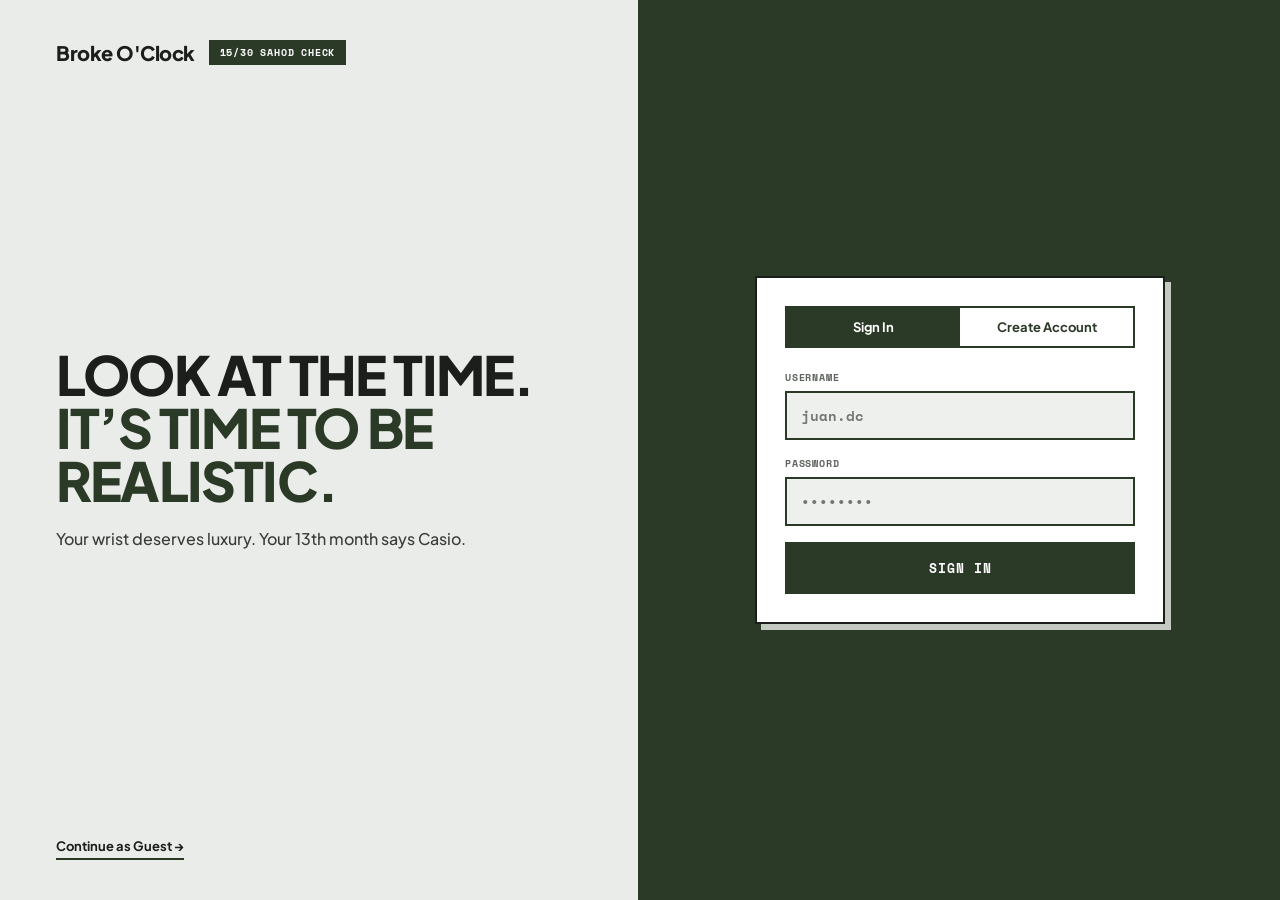
==== login.html @ f5163958 "UI redesign" ====
<!DOCTYPE html>
<html lang="en">
<head>
  <meta charset="UTF-8" />
  <meta name="viewport" content="width=device-width, initial-scale=1.0" />
  <title>Broke O'Clock — Sign In</title>
  <link rel="stylesheet" href="style.css" />
  <link rel="preconnect" href="https://fonts.googleapis.com">
  <link rel="preconnect" href="https://fonts.gstatic.com" crossorigin>
  <link href="https://fonts.googleapis.com/css2?family=Plus+Jakarta+Sans:wght@500;600;700;800&family=Space+Mono:wght@400;700&display=swap" rel="stylesheet">
</head>
<body class="login-body">

  <main class="login-split">
    <!-- Left Column: Brand & Pitch -->
    <section class="login-left">
      <div class="login-brand-row">
        <span class="login-brand-name">Broke O'Clock</span>
        <span class="sahod-pill">15/30 SAHOD CHECK</span>
      </div>

      <div class="login-hero-block">
        <h1 class="login-headline">
          LOOK AT THE TIME. <span class="headline-accent">IT’S TIME TO BE REALISTIC.</span>
        </h1>
        <p class="login-quote">
          Your wrist deserves luxury. Your 13th month says Casio.
        </p>
      </div>

      <div class="login-guest-row">
        <a href="index.html" id="guest-continue-link" class="guest-link">Continue as Guest →</a>
      </div>
    </section>

    <!-- Right Column: Auth Card -->
    <section class="login-right">
      <div class="auth-box">
        <div class="auth-tabs" role="tablist">
          <button type="button" id="tab-signin" class="auth-tab active" aria-selected="true">Sign In</button>
          <button type="button" id="tab-register" class="auth-tab" aria-selected="false">Create Account</button>
        </div>

        <form id="auth-form" class="auth-form">
          <div class="auth-field">
            <label for="auth-username">USERNAME</label>
            <input
              type="text"
              id="auth-username"
              placeholder="juan.dc"
              required
              minlength="3"
              maxlength="50"
              autocomplete="username"
            />
          </div>

          <div class="auth-field">
            <label for="auth-password">PASSWORD</label>
            <input
              type="password"
              id="auth-password"
              placeholder="••••••••"
              required
              minlength="4"
              maxlength="72"
              autocomplete="current-password"
            />
          </div>

          <div id="auth-message" class="auth-alert hidden" role="alert"></div>

          <button type="submit" id="auth-submit-btn" class="auth-submit">SIGN IN</button>
        </form>
      </div>
    </section>
  </main>

  <script src="app.js"></script>
</body>
</html>
---- style.css ----
:root {
  --c-olive: #2B3A27;
  --c-olive-deep: #1E291B;
  --c-cream: #FFFFFF;
  --c-parchment: #EAECE9;
  --c-input: #EEF0ED;
  --c-tile: #F4F5F3;
  --c-border-soft: #CDD1CB;
  --c-ink: #1B1E1A;
  --c-muted: #5F645E;
  --c-tan: #C4C9C1;
  --c-danger: #A62626;
  --c-danger-bg: #FBE9E9;

  --font-sans: 'Plus Jakarta Sans', sans-serif;
  --font-mono: 'Space Mono', monospace;
}

/* Base Reset */
* {
  box-sizing: border-box;
  margin: 0;
  padding: 0;
}

.hidden {
  display: none !important;
}

html {
  scroll-behavior: smooth;
}

body {
  background-color: var(--c-parchment);
  color: var(--c-ink);
  font-family: var(--font-sans);
  min-height: 100vh;
}

/* =========================================================
   FRAME 1: SPLIT-SCREEN LOGIN PAGE (login.html)
   ========================================================= */
.login-body {
  background-color: var(--c-parchment);
  min-height: 100vh;
}

.login-split {
  display: grid;
  grid-template-columns: 1fr 1fr;
  min-height: 100vh;
}

.login-left {
  background-color: var(--c-parchment);
  padding: 40px 56px;
  display: flex;
  flex-direction: column;
  justify-content: space-between;
  border-right: 2px solid var(--c-olive);
}

.login-brand-row {
  display: flex;
  align-items: center;
  gap: 14px;
}

.login-brand-name {
  font-size: 20px;
  font-weight: 800;
  letter-spacing: -0.5px;
  color: var(--c-ink);
}

.sahod-pill {
  display: inline-block;
  font-family: var(--font-mono);
  font-size: 10px;
  font-weight: 700;
  letter-spacing: 0.8px;
  text-transform: uppercase;
  background-color: var(--c-olive);
  color: var(--c-cream);
  border: 1.5px solid var(--c-olive);
  padding: 4px 10px;
}

.login-hero-block {
  max-width: 520px;
}

.login-headline {
  font-size: 54px;
  font-weight: 800;
  line-height: 0.98;
  letter-spacing: -1.8px;
  color: var(--c-ink);
  margin-bottom: 20px;
}

.headline-accent {
  color: var(--c-olive);
  display: block;
}

.login-quote {
  font-size: 16px;
  font-weight: 500;
  line-height: 1.5;
  color: var(--c-ink);
  opacity: 0.85;
}

.guest-link {
  display: inline-block;
  font-size: 13px;
  font-weight: 700;
  color: var(--c-ink);
  text-decoration: none;
  border-bottom: 2px solid var(--c-olive);
  padding-bottom: 4px;
  transition: opacity 0.15s;
}

.guest-link:hover {
  opacity: 0.7;
}

.login-right {
  background-color: var(--c-olive);
  padding: 40px;
  display: flex;
  align-items: center;
  justify-content: center;
}

.auth-box {
  width: 100%;
  max-width: 410px;
  background-color: var(--c-cream);
  border: 2px solid var(--c-ink);
  box-shadow: 6px 6px 0 var(--c-tan);
  padding: 28px;
}

.auth-tabs {
  display: grid;
  grid-template-columns: 1fr 1fr;
  border: 2px solid var(--c-olive);
  margin-bottom: 22px;
}

.auth-tab {
  background-color: var(--c-cream);
  color: var(--c-olive);
  border: none;
  padding: 11px 12px;
  font-family: var(--font-sans);
  font-size: 13px;
  font-weight: 700;
  cursor: pointer;
  transition: background-color 0.15s, color 0.15s;
}

.auth-tab.active {
  background-color: var(--c-olive);
  color: var(--c-cream);
}

.auth-form {
  display: flex;
  flex-direction: column;
  gap: 16px;
}

.auth-field {
  display: flex;
  flex-direction: column;
  gap: 6px;
}

.auth-field label {
  font-family: var(--font-mono);
  font-size: 10px;
  font-weight: 700;
  letter-spacing: 0.8px;
  color: var(--c-muted);
}

.auth-field input {
  width: 100%;
  padding: 12px 14px;
  background-color: var(--c-input);
  border: 2px solid var(--c-olive);
  font-family: var(--font-mono);
  font-size: 14px;
  font-weight: 700;
  color: var(--c-ink);
  outline: none;
}

.auth-field input:focus {
  background-color: #FFFFFF;
}

.auth-alert {
  font-family: var(--font-mono);
  font-size: 11px;
  font-weight: 700;
  padding: 10px 12px;
  border: 1.5px solid var(--c-danger);
  background-color: var(--c-danger-bg);
  color: var(--c-danger);
}

.auth-alert.success {
  border-color: var(--c-olive);
  background-color: var(--c-tile);
  color: var(--c-olive);
}

.auth-submit {
  width: 100%;
  padding: 14px;
  background-color: var(--c-olive);
  color: var(--c-cream);
  border: 2px solid var(--c-olive);
  font-family: var(--font-mono);
  font-size: 13px;
  font-weight: 700;
  letter-spacing: 1px;
  cursor: pointer;
  transition: background-color 0.15s;
}

.auth-submit:hover {
  background-color: var(--c-olive-deep);
}

.auth-submit:disabled {
  opacity: 0.6;
  cursor: not-allowed;
}

/* =========================================================
   FRAME 2: STICKY TOP NAVBAR & COMPACT HERO BAND
   ========================================================= */
.top-nav {
  position: sticky;
  top: 0;
  z-index: 900;
  background-color: var(--c-cream);
  border-bottom: 2px solid var(--c-olive);
  padding: 12px 24px;
}

.nav-container {
  max-width: 1160px;
  margin: 0 auto;
  display: flex;
  justify-content: space-between;
  align-items: center;
  gap: 16px;
}

.nav-left {
  display: flex;
  align-items: center;
  gap: 12px;
}

.brand-logo {
  font-size: 18px;
  font-weight: 800;
  letter-spacing: -0.5px;
  color: var(--c-ink);
  text-decoration: none;
}

.nav-right {
  display: flex;
  align-items: center;
  gap: 8px;
}

.nav-outline-btn {
  background-color: var(--c-cream);
  color: var(--c-ink);
  border: 1.5px solid var(--c-olive);
  padding: 7px 14px;
  font-family: var(--font-sans);
  font-size: 12px;
  font-weight: 700;
  cursor: pointer;
  transition: background-color 0.15s;
}

.nav-outline-btn:hover {
  background-color: var(--c-tile);
}

.nav-user-pill {
  font-family: var(--font-mono);
  font-size: 11px;
  font-weight: 700;
  color: var(--c-olive);
  background-color: var(--c-tile);
  border: 1.5px solid var(--c-olive);
  padding: 7px 12px;
}

.nav-solid-btn {
  background-color: var(--c-olive);
  color: var(--c-cream);
  border: 1.5px solid var(--c-olive);
  padding: 7px 16px;
  font-family: var(--font-sans);
  font-size: 12px;
  font-weight: 700;
  cursor: pointer;
  transition: background-color 0.15s;
}

.nav-solid-btn:hover {
  background-color: var(--c-olive-deep);
}

/* Compact Editorial Hero Band */
.hero-banner {
  background-color: var(--c-olive);
  color: var(--c-cream);
  border-bottom: 2px solid var(--c-ink);
  padding: 26px 24px;
}

.hero-container {
  max-width: 1160px;
  margin: 0 auto;
  display: flex;
  justify-content: space-between;
  align-items: center;
  gap: 24px;
}

.hero-title {
  font-size: 36px;
  font-weight: 800;
  line-height: 1.02;
  letter-spacing: -1px;
  color: var(--c-cream);
  max-width: 650px;
}

.hero-accent {
  color: var(--c-tan);
}

.hero-side {
  display: flex;
  flex-direction: column;
  align-items: flex-end;
  text-align: right;
  gap: 8px;
}

.hero-sub {
  font-family: var(--font-mono);
  font-size: 12px;
  color: var(--c-tan);
  max-width: 280px;
  line-height: 1.45;
}

.hero-scroll-link {
  font-family: var(--font-mono);
  font-size: 11px;
  font-weight: 700;
  color: var(--c-cream);
  text-decoration: none;
  border-bottom: 1.5px solid var(--c-tan);
  padding-bottom: 2px;
}

.hero-scroll-link:hover {
  color: var(--c-tan);
}

/* =========================================================
   MAIN WORKSPACE & BRUTALIST CARDS
   ========================================================= */
.workspace {
  padding: 22px 24px 36px 24px;
}

.workspace-container {
  max-width: 1160px;
  margin: 0 auto;
  display: flex;
  flex-direction: column;
  gap: 18px;
}

.brutal-card {
  background-color: var(--c-cream);
  border: 2px solid var(--c-olive);
  box-shadow: 4px 4px 0 var(--c-olive);
}

.mono-meta {
  font-family: var(--font-mono);
  font-size: 10px;
  font-weight: 700;
  letter-spacing: 0.9px;
  text-transform: uppercase;
  color: var(--c-olive);
}

.mono-micro {
  font-family: var(--font-mono);
  font-size: 9.5px;
  font-weight: 700;
  letter-spacing: 0.8px;
  text-transform: uppercase;
  color: var(--c-muted);
}

/* Full-Width Search Bar */
.search-box-wrap {
  position: relative;
  background-color: var(--c-cream);
  border: 2px solid var(--c-olive);
  box-shadow: 4px 4px 0 var(--c-olive);
}

.search-bar {
  display: flex;
  align-items: center;
}

.search-prefix {
  font-family: var(--font-mono);
  font-size: 10px;
  font-weight: 700;
  letter-spacing: 0.8px;
  color: var(--c-muted);
  padding: 0 14px;
  border-right: 1.5px solid var(--c-border-soft);
}

#watch-search {
  flex: 1;
  padding: 13px 16px;
  border: none;
  background: transparent;
  font-family: var(--font-sans);
  font-size: 14px;
  font-weight: 600;
  color: var(--c-ink);
  outline: none;
}

.search-submit-btn {
  background-color: var(--c-olive);
  color: var(--c-cream);
  border: none;
  border-left: 2px solid var(--c-olive);
  padding: 13px 24px;
  font-family: var(--font-mono);
  font-size: 12px;
  font-weight: 700;
  letter-spacing: 0.6px;
  cursor: pointer;
}

.search-submit-btn:hover {
  background-color: var(--c-olive-deep);
}

.search-results-list {
  border-top: 2px solid var(--c-olive);
  max-height: 220px;
  overflow-y: auto;
  background-color: var(--c-cream);
}

.search-result-row {
  padding: 11px 16px;
  border-bottom: 1px solid var(--c-border-soft);
  display: flex;
  justify-content: space-between;
  align-items: center;
  gap: 12px;
  cursor: pointer;
  font-size: 13px;
  transition: background-color 0.12s, color 0.12s;
}

.search-result-row:last-child {
  border-bottom: none;
}

.search-result-row:hover {
  background-color: var(--c-olive);
  color: var(--c-cream);
}

.search-result-price {
  font-family: var(--font-mono);
  font-size: 12px;
  font-weight: 700;
}

/* Two-Column Main Grid */
.main-grid {
  display: grid;
  grid-template-columns: 1fr 1fr;
  gap: 18px;
  align-items: stretch;
}

/* Left Card: Watch Panel */
.watch-panel {
  padding: 20px;
  display: flex;
  flex-direction: column;
  justify-content: space-between;
  gap: 14px;
}

.watch-panel-head {
  display: flex;
  justify-content: space-between;
  align-items: center;
}

.fav-btn {
  background-color: var(--c-tile);
  color: var(--c-olive);
  border: 1.5px solid var(--c-olive);
  padding: 6px 14px;
  font-family: var(--font-mono);
  font-size: 11px;
  font-weight: 700;
  cursor: pointer;
  transition: background-color 0.15s, color 0.15s;
}

.fav-btn:hover {
  background-color: var(--c-input);
}

.fav-btn.is-saved {
  background-color: var(--c-olive);
  color: var(--c-cream);
}

.watch-visual-stage {
  height: 195px;
  background-color: var(--c-tile);
  border: 1.5px solid var(--c-olive);
  display: flex;
  align-items: center;
  justify-content: center;
  padding: 12px;
}

.watch-visual-stage img {
  max-width: 165px;
  max-height: 165px;
  object-fit: contain;
  filter: drop-shadow(0 8px 14px rgba(35, 34, 30, 0.25));
}

.watch-placeholder {
  font-family: var(--font-mono);
  font-size: 11px;
  color: var(--c-muted);
}

.watch-valuation-block {
  display: flex;
  flex-direction: column;
  gap: 2px;
}

.valuation-amount {
  font-family: var(--font-mono);
  font-size: 32px;
  font-weight: 700;
  color: var(--c-ink);
  line-height: 1.1;
}

.watch-model-name {
  font-size: 20px;
  font-weight: 800;
  color: var(--c-ink);
  margin-top: 2px;
}

.watch-nick-tag {
  font-family: var(--font-mono);
  font-size: 12px;
  font-weight: 700;
  color: var(--c-olive);
  min-height: 16px;
}

/* 6-Cell Bordered Specs Table */
.specs-table {
  display: grid;
  grid-template-columns: repeat(3, 1fr);
  border-top: 1.5px solid var(--c-olive);
  border-left: 1.5px solid var(--c-olive);
}

.spec-cell {
  border-right: 1.5px solid var(--c-olive);
  border-bottom: 1.5px solid var(--c-olive);
  padding: 8px 10px;
  background-color: var(--c-cream);
  display: flex;
  flex-direction: column;
  gap: 2px;
}

.spec-lbl {
  font-family: var(--font-mono);
  font-size: 8.5px;
  font-weight: 700;
  color: var(--c-muted);
}

.spec-val {
  font-family: var(--font-mono);
  font-size: 11.5px;
  font-weight: 700;
  color: var(--c-ink);
  white-space: nowrap;
  overflow: hidden;
  text-overflow: ellipsis;
}

/* Right Card: Financial Reality Audit */
.audit-panel {
  padding: 20px;
  display: flex;
  flex-direction: column;
  justify-content: space-between;
  gap: 18px;
}

.audit-top {
  display: flex;
  flex-direction: column;
  gap: 14px;
}

.field-group {
  display: flex;
  flex-direction: column;
  gap: 6px;
}

.salary-input-row {
  display: flex;
  align-items: center;
  border: 2px solid var(--c-olive);
  background-color: var(--c-input);
}

.php-prefix {
  font-family: var(--font-mono);
  font-size: 15px;
  font-weight: 700;
  color: var(--c-olive);
  padding: 10px 14px;
  border-right: 2px solid var(--c-olive);
  background-color: var(--c-tile);
}

.salary-input-row input {
  flex: 1;
  padding: 10px 14px;
  border: none;
  background: transparent;
  font-family: var(--font-mono);
  font-size: 16px;
  font-weight: 700;
  color: var(--c-ink);
  outline: none;
}

.slider-header {
  display: flex;
  justify-content: space-between;
  align-items: center;
}

.slider-readout {
  font-family: var(--font-mono);
  font-size: 14px;
  font-weight: 700;
  color: var(--c-olive);
}

input[type="range"] {
  width: 100%;
  accent-color: var(--c-olive);
  cursor: pointer;
}

.slider-bounds {
  display: flex;
  justify-content: space-between;
  font-family: var(--font-mono);
  font-size: 10px;
  color: var(--c-muted);
}

.verdict-banner {
  background-color: var(--c-tile);
  color: var(--c-olive);
  border: 2px solid var(--c-olive);
  padding: 12px 16px;
  font-size: 16px;
  font-weight: 800;
  letter-spacing: 0.6px;
  text-transform: uppercase;
}

.verdict-banner.verdict-alert {
  background-color: var(--c-olive);
  color: var(--c-cream);
}

.audit-actions-row {
  display: grid;
  grid-template-columns: 1fr 1fr;
  gap: 10px;
}

.action-outline-btn {
  background-color: var(--c-cream);
  color: var(--c-olive);
  border: 2px solid var(--c-olive);
  padding: 10px 12px;
  font-family: var(--font-sans);
  font-size: 12.5px;
  font-weight: 700;
  cursor: pointer;
  transition: background-color 0.15s;
}

.action-outline-btn:hover {
  background-color: var(--c-tile);
}

.action-solid-btn {
  background-color: var(--c-olive);
  color: var(--c-cream);
  border: 2px solid var(--c-olive);
  padding: 10px 12px;
  font-family: var(--font-sans);
  font-size: 12.5px;
  font-weight: 700;
  cursor: pointer;
  transition: background-color 0.15s;
}

.action-solid-btn:hover {
  background-color: var(--c-olive-deep);
}

/* 3-Column Dark Readout Banner */
.audit-stats-grid {
  display: grid;
  grid-template-columns: repeat(3, 1fr);
  background-color: var(--c-olive);
  color: var(--c-cream);
  border: 2px solid var(--c-olive);
}

.audit-stat-box {
  padding: 16px 14px;
  border-right: 1px solid rgba(252, 250, 246, 0.2);
  display: flex;
  flex-direction: column;
  gap: 6px;
}

.audit-stat-box:last-child {
  border-right: none;
}

.stat-top-lbl {
  font-family: var(--font-mono);
  font-size: 9px;
  font-weight: 700;
  letter-spacing: 0.6px;
  color: var(--c-tan);
}

.stat-big-num {
  font-family: var(--font-mono);
  font-size: 26px;
  font-weight: 700;
  color: var(--c-cream);
  line-height: 1;
}

/* =========================================================
   FULL-WIDTH BOTTOM CARD: TRADE-OFFS
   ========================================================= */
.tradeoffs-panel {
  overflow: hidden;
}

.tradeoffs-head-row {
  padding: 10px 18px;
  border-bottom: 1.5px solid var(--c-olive);
  background-color: var(--c-tile);
}

.tradeoffs-grid {
  display: grid;
  grid-template-columns: repeat(4, 1fr);
}

.tradeoff-cell {
  padding: 16px 18px;
  border-right: 1.5px solid var(--c-olive);
  display: flex;
  flex-direction: column;
  gap: 4px;
}

.tradeoff-cell:last-child {
  border-right: none;
}

.tradeoff-num {
  font-family: var(--font-mono);
  font-size: 26px;
  font-weight: 700;
  color: var(--c-ink);
  line-height: 1.1;
}

.tradeoff-desc {
  font-size: 12px;
  font-weight: 600;
  color: var(--c-muted);
}

.tradeoffs-quote-bar {
  background-color: var(--c-olive);
  color: var(--c-cream);
  padding: 11px 18px;
  font-family: var(--font-mono);
  font-size: 11.5px;
}

/* =========================================================
   FRAME 3 & FRAME 4: SLIDE-OVER DRAWER & CENTERED MODAL
   ========================================================= */
.overlay-backdrop {
  position: fixed;
  inset: 0;
  background-color: rgba(30, 41, 27, 0.65);
  z-index: 1500;
  display: flex;
  justify-content: flex-end;
}

.centered-overlay {
  align-items: center;
  justify-content: center;
  padding: 20px;
}

.square-close-btn {
  width: 34px;
  height: 34px;
  background-color: var(--c-cream);
  color: var(--c-olive);
  border: 2px solid var(--c-olive);
  font-family: var(--font-mono);
  font-size: 18px;
  font-weight: 700;
  cursor: pointer;
  display: flex;
  align-items: center;
  justify-content: center;
  flex-shrink: 0;
}

.square-close-btn:hover {
  background-color: var(--c-olive);
  color: var(--c-cream);
}

/* Right Slide-Over Drawer (Favorites + Grail Goals) */
.ledger-drawer {
  width: 100%;
  max-width: 560px;
  height: 100vh;
  background-color: var(--c-cream);
  border-left: 2px solid var(--c-olive);
  display: flex;
  flex-direction: column;
}

.drawer-top-bar {
  padding: 18px 24px;
  border-bottom: 2px solid var(--c-olive);
  display: flex;
  justify-content: space-between;
  align-items: center;
  background-color: var(--c-tile);
}

.drawer-heading {
  font-size: 18px;
  font-weight: 800;
  letter-spacing: -0.3px;
}

.drawer-scroll-area {
  padding: 20px 24px 32px 24px;
  overflow-y: auto;
  display: flex;
  flex-direction: column;
  gap: 24px;
}

.drawer-section {
  display: flex;
  flex-direction: column;
  gap: 12px;
}

.favorites-ledger-list {
  display: flex;
  flex-direction: column;
  border-top: 1.5px solid var(--c-olive);
}

.fav-ledger-row {
  padding: 11px 0;
  border-bottom: 1.5px solid var(--c-border-soft);
  display: flex;
  justify-content: space-between;
  align-items: center;
  gap: 10px;
}

.fav-ledger-info {
  display: flex;
  flex-direction: column;
  gap: 2px;
}

.fav-ledger-title {
  font-size: 13.5px;
  font-weight: 700;
  color: var(--c-ink);
}

.fav-ledger-price {
  font-family: var(--font-mono);
  font-size: 11px;
  color: var(--c-muted);
}

.fav-ledger-btns {
  display: flex;
  gap: 6px;
}

.mini-brutal-btn {
  background-color: var(--c-cream);
  color: var(--c-ink);
  border: 1.5px solid var(--c-olive);
  padding: 5px 10px;
  font-family: var(--font-mono);
  font-size: 11px;
  font-weight: 700;
  cursor: pointer;
}

.mini-brutal-btn:hover {
  background-color: var(--c-olive);
  color: var(--c-cream);
}

.mini-remove-btn {
  background-color: var(--c-cream);
  color: var(--c-danger);
  border: 1.5px solid var(--c-danger);
  padding: 5px 9px;
  font-family: var(--font-mono);
  font-size: 11px;
  font-weight: 700;
  cursor: pointer;
}

.mini-remove-btn:hover {
  background-color: var(--c-danger);
  color: var(--c-cream);
}

.goals-section-header {
  display: flex;
  justify-content: space-between;
  align-items: center;
  padding-top: 6px;
  border-top: 2px solid var(--c-olive);
}

.drawer-subheading {
  font-size: 16px;
  font-weight: 800;
}

.drawer-helper-text {
  font-family: var(--font-mono);
  font-size: 11px;
  color: var(--c-muted);
}

.goals-ledger-list {
  display: flex;
  flex-direction: column;
  gap: 14px;
}

.goal-brutal-card {
  background-color: var(--c-cream);
  border: 2px solid var(--c-olive);
  box-shadow: 4px 4px 0 var(--c-olive);
  padding: 16px;
  display: flex;
  flex-direction: column;
  gap: 12px;
}

.goal-card-top {
  display: flex;
  justify-content: space-between;
  align-items: flex-start;
  gap: 10px;
}

.goal-card-title {
  font-size: 15px;
  font-weight: 800;
  color: var(--c-ink);
}

.goal-verdict-tag {
  font-family: var(--font-mono);
  font-size: 9px;
  font-weight: 700;
  text-transform: uppercase;
  background-color: var(--c-olive);
  color: var(--c-cream);
  padding: 4px 8px;
  flex-shrink: 0;
}

.goal-metrics-row {
  display: grid;
  grid-template-columns: repeat(3, 1fr);
  gap: 8px;
}

.goal-metric-item {
  display: flex;
  flex-direction: column;
  gap: 2px;
}

.goal-metric-lbl {
  font-family: var(--font-mono);
  font-size: 8.5px;
  color: var(--c-muted);
}

.goal-metric-val {
  font-family: var(--font-mono);
  font-size: 11px;
  font-weight: 700;
  color: var(--c-ink);
}

.goal-progress-block {
  display: flex;
  flex-direction: column;
  gap: 5px;
}

.goal-progress-text {
  display: flex;
  justify-content: space-between;
  font-family: var(--font-mono);
  font-size: 11px;
  font-weight: 700;
}

.goal-bar-track {
  width: 100%;
  height: 10px;
  background-color: var(--c-input);
  border: 1.5px solid var(--c-olive);
}

.goal-bar-fill {
  height: 100%;
  background-color: var(--c-olive);
  transition: width 0.25s ease;
}

.goal-card-actions {
  display: flex;
  gap: 8px;
}

.goal-deposit-btn {
  flex: 1;
  background-color: var(--c-olive);
  color: var(--c-cream);
  border: 1.5px solid var(--c-olive);
  padding: 8px 10px;
  font-family: var(--font-mono);
  font-size: 10.5px;
  font-weight: 700;
  cursor: pointer;
}

.goal-deposit-btn:hover {
  background-color: var(--c-olive-deep);
}

.goal-load-btn {
  background-color: var(--c-cream);
  color: var(--c-ink);
  border: 1.5px solid var(--c-olive);
  padding: 8px 10px;
  font-family: var(--font-mono);
  font-size: 10.5px;
  font-weight: 700;
  cursor: pointer;
}

.goal-load-btn:hover {
  background-color: var(--c-tile);
}

.goal-remove-btn {
  background-color: var(--c-cream);
  color: var(--c-danger);
  border: 1.5px solid var(--c-danger);
  padding: 8px 10px;
  font-family: var(--font-mono);
  font-size: 10.5px;
  font-weight: 700;
  cursor: pointer;
}

.goal-remove-btn:hover {
  background-color: var(--c-danger);
  color: var(--c-cream);
}

/* Frame 4: Centered Modal (Top 5 Closest Watches) */
.brutal-modal {
  width: 100%;
  max-width: 720px;
  background-color: var(--c-cream);
  border: 2px solid var(--c-olive);
  box-shadow: 6px 6px 0 var(--c-olive);
  overflow: hidden;
}

.modal-header-block {
  padding: 20px 24px;
  border-bottom: 2px solid var(--c-olive);
  display: flex;
  justify-content: space-between;
  align-items: flex-start;
  gap: 16px;
}

.modal-title-side {
  display: flex;
  flex-direction: column;
  gap: 6px;
}

.modal-big-title {
  font-size: 24px;
  font-weight: 800;
  letter-spacing: -0.5px;
  color: var(--c-ink);
}

.modal-sub-mono {
  font-family: var(--font-mono);
  font-size: 11.5px;
  color: var(--c-muted);
}

.closest-table-list {
  display: flex;
  flex-direction: column;
}

.closest-row {
  padding: 14px 24px;
  border-bottom: 1.5px solid var(--c-olive);
  display: flex;
  align-items: center;
  justify-content: space-between;
  gap: 14px;
}

.closest-row:last-child {
  border-bottom: none;
}

.closest-left {
  display: flex;
  align-items: center;
  gap: 14px;
}

.rank-square {
  width: 36px;
  height: 36px;
  background-color: var(--c-olive);
  color: var(--c-cream);
  font-family: var(--font-mono);
  font-size: 12px;
  font-weight: 700;
  display: flex;
  align-items: center;
  justify-content: center;
  flex-shrink: 0;
}

.rank-square.rank-first {
  background-color: var(--c-tile);
  color: var(--c-olive);
  border: 2px solid var(--c-olive);
}

.closest-watch-info {
  display: flex;
  flex-direction: column;
  gap: 2px;
}

.closest-watch-title {
  font-size: 14px;
  font-weight: 800;
  color: var(--c-ink);
}

.closest-watch-sub {
  font-family: var(--font-mono);
  font-size: 11px;
  color: var(--c-muted);
}

.closest-right {
  display: flex;
  align-items: center;
  gap: 10px;
  flex-shrink: 0;
}

.years-badge {
  background-color: var(--c-olive);
  color: var(--c-cream);
  font-family: var(--font-mono);
  font-size: 11.5px;
  font-weight: 700;
  padding: 7px 12px;
}

.closest-load-btn {
  background-color: var(--c-cream);
  color: var(--c-ink);
  border: 1.5px solid var(--c-olive);
  padding: 6px 12px;
  font-family: var(--font-sans);
  font-size: 12px;
  font-weight: 700;
  cursor: pointer;
}

.closest-load-btn:hover {
  background-color: var(--c-tile);
}

/* Responsive Safeguard for Narrow Windows */
@media (max-width: 900px) {
  .login-split,
  .main-grid {
    grid-template-columns: 1fr;
  }

  .hero-container {
    flex-direction: column;
    align-items: flex-start;
  }

  .hero-side {
    align-items: flex-start;
    text-align: left;
  }

  .tradeoffs-grid {
    grid-template-columns: repeat(2, 1fr);
  }
}
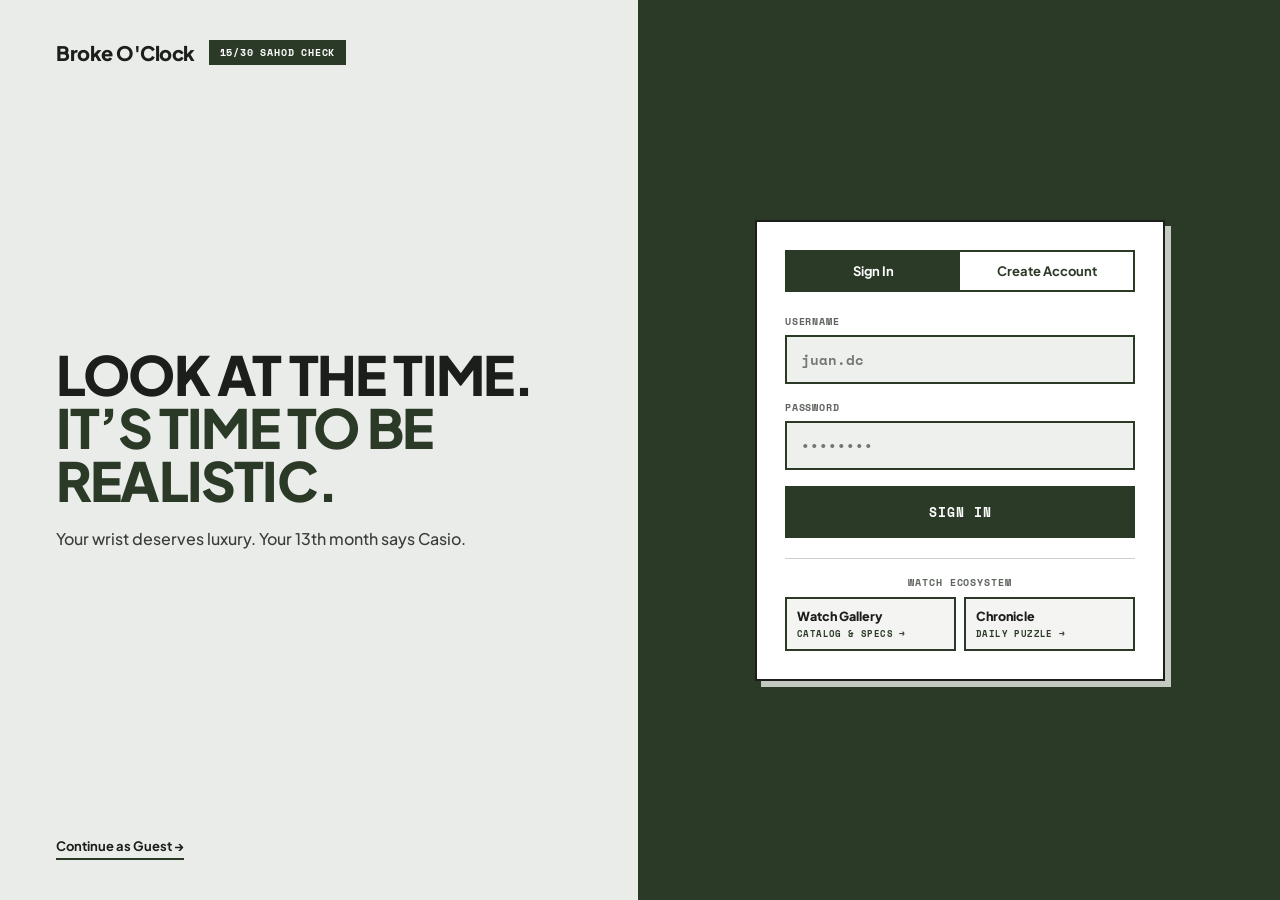
==== commit d5b66d5b: "Add ecosystem switcher to Broke O'Clock login" ====
--- a/login.html
+++ b/login.html
@@ -12,7 +12,7 @@
 <body class="login-body">
 
   <main class="login-split">
-    <!-- Left Column: Brand & Pitch -->
+    <!-- Brand and pitch -->
     <section class="login-left">
       <div class="login-brand-row">
         <span class="login-brand-name">Broke O'Clock</span>
@@ -33,7 +33,7 @@
       </div>
     </section>
 
-    <!-- Right Column: Auth Card -->
+    <!-- Auth card -->
     <section class="login-right">
       <div class="auth-box">
         <div class="auth-tabs" role="tablist">
@@ -72,6 +72,21 @@
 
           <button type="submit" id="auth-submit-btn" class="auth-submit">SIGN IN</button>
         </form>
+
+        <!-- Ecosystem Switcher -->
+        <div class="ecosystem-box">
+          <span class="ecosystem-label">WATCH ECOSYSTEM</span>
+          <div class="ecosystem-grid">
+            <a href="https://watch-gallery-ph.vercel.app" target="_blank" rel="noopener noreferrer" class="ecosystem-link">
+              <span class="ecosystem-name">Watch Gallery</span>
+              <span class="ecosystem-desc">CATALOG &amp; SPECS &rarr;</span>
+            </a>
+            <a href="https://chronicle-ph.vercel.app" target="_blank" rel="noopener noreferrer" class="ecosystem-link">
+              <span class="ecosystem-name">Chronicle</span>
+              <span class="ecosystem-desc">DAILY PUZZLE &rarr;</span>
+            </a>
+          </div>
+        </div>
       </div>
     </section>
   </main>
--- a/style.css
+++ b/style.css
@@ -16,7 +16,7 @@
   --font-mono: 'Space Mono', monospace;
 }
 
-/* Base Reset */
+/* Base reset */
 * {
   box-sizing: border-box;
   margin: 0;
@@ -38,9 +38,7 @@
   min-height: 100vh;
 }
 
-/* =========================================================
-   FRAME 1: SPLIT-SCREEN LOGIN PAGE (login.html)
-   ========================================================= */
+/* Split-screen login page */
 .login-body {
   background-color: var(--c-parchment);
   min-height: 100vh;
@@ -244,9 +242,71 @@
   cursor: not-allowed;
 }
 
-/* =========================================================
-   FRAME 2: STICKY TOP NAVBAR & COMPACT HERO BAND
-   ========================================================= */
+/* Ecosystem switcher */
+.ecosystem-box {
+  margin-top: 20px;
+  padding-top: 16px;
+  border-top: 1.5px solid var(--c-border-soft);
+  display: flex;
+  flex-direction: column;
+  gap: 8px;
+}
+
+.ecosystem-label {
+  font-family: var(--font-mono);
+  font-size: 9.5px;
+  font-weight: 700;
+  letter-spacing: 0.9px;
+  color: var(--c-muted);
+  text-align: center;
+}
+
+.ecosystem-grid {
+  display: grid;
+  grid-template-columns: 1fr 1fr;
+  gap: 8px;
+}
+
+.ecosystem-link {
+  background-color: var(--c-tile);
+  border: 2px solid var(--c-olive);
+  padding: 9px 10px;
+  text-decoration: none;
+  display: flex;
+  flex-direction: column;
+  gap: 3px;
+  transition: background-color 0.15s, color 0.15s;
+}
+
+.ecosystem-link:hover {
+  background-color: var(--c-olive);
+}
+
+.ecosystem-name {
+  font-size: 12.5px;
+  font-weight: 800;
+  color: var(--c-ink);
+  transition: color 0.15s;
+}
+
+.ecosystem-desc {
+  font-family: var(--font-mono);
+  font-size: 9px;
+  font-weight: 700;
+  letter-spacing: 0.4px;
+  color: var(--c-olive);
+  transition: color 0.15s;
+}
+
+.ecosystem-link:hover .ecosystem-name {
+  color: var(--c-cream);
+}
+
+.ecosystem-link:hover .ecosystem-desc {
+  color: var(--c-tan);
+}
+
+/* Sticky top navigation */
 .top-nav {
   position: sticky;
   top: 0;
@@ -327,7 +387,7 @@
   background-color: var(--c-olive-deep);
 }
 
-/* Compact Editorial Hero Band */
+/* Hero banner */
 .hero-banner {
   background-color: var(--c-olive);
   color: var(--c-cream);
@@ -387,9 +447,7 @@
   color: var(--c-tan);
 }
 
-/* =========================================================
-   MAIN WORKSPACE & BRUTALIST CARDS
-   ========================================================= */
+/* Main workspace and cards */
 .workspace {
   padding: 22px 24px 36px 24px;
 }
@@ -426,7 +484,7 @@
   color: var(--c-muted);
 }
 
-/* Full-Width Search Bar */
+/* Search bar */
 .search-box-wrap {
   position: relative;
   background-color: var(--c-cream);
@@ -512,7 +570,7 @@
   font-weight: 700;
 }
 
-/* Two-Column Main Grid */
+/* Main two-column grid */
 .main-grid {
   display: grid;
   grid-template-columns: 1fr 1fr;
@@ -520,7 +578,7 @@
   align-items: stretch;
 }
 
-/* Left Card: Watch Panel */
+/* Watch display panel */
 .watch-panel {
   padding: 20px;
   display: flex;
@@ -608,7 +666,7 @@
   min-height: 16px;
 }
 
-/* 6-Cell Bordered Specs Table */
+/* Watch specs table */
 .specs-table {
   display: grid;
   grid-template-columns: repeat(3, 1fr);
@@ -643,7 +701,7 @@
   text-overflow: ellipsis;
 }
 
-/* Right Card: Financial Reality Audit */
+/* Financial audit panel */
 .audit-panel {
   padding: 20px;
   display: flex;
@@ -774,7 +832,7 @@
   background-color: var(--c-olive-deep);
 }
 
-/* 3-Column Dark Readout Banner */
+/* Audit readout banner */
 .audit-stats-grid {
   display: grid;
   grid-template-columns: repeat(3, 1fr);
@@ -811,9 +869,7 @@
   line-height: 1;
 }
 
-/* =========================================================
-   FULL-WIDTH BOTTOM CARD: TRADE-OFFS
-   ========================================================= */
+/* Trade-offs comparison card */
 .tradeoffs-panel {
   overflow: hidden;
 }
@@ -863,9 +919,7 @@
   font-size: 11.5px;
 }
 
-/* =========================================================
-   FRAME 3 & FRAME 4: SLIDE-OVER DRAWER & CENTERED MODAL
-   ========================================================= */
+/* Drawer and modal overlays */
 .overlay-backdrop {
   position: fixed;
   inset: 0;
@@ -902,7 +956,7 @@
   color: var(--c-cream);
 }
 
-/* Right Slide-Over Drawer (Favorites + Grail Goals) */
+/* Favorites and goals drawer */
 .ledger-drawer {
   width: 100%;
   max-width: 560px;
@@ -1144,6 +1198,13 @@
   background-color: var(--c-olive-deep);
 }
 
+.goal-deposit-btn:disabled {
+  background-color: var(--c-tile);
+  color: var(--c-olive);
+  border-color: var(--c-border-soft);
+  cursor: not-allowed;
+}
+
 .goal-load-btn {
   background-color: var(--c-cream);
   color: var(--c-ink);
@@ -1175,7 +1236,69 @@
   color: var(--c-cream);
 }
 
-/* Frame 4: Centered Modal (Top 5 Closest Watches) */
+/* Goal plan editor */
+.goal-edit-btn {
+  background-color: var(--c-cream);
+  color: var(--c-olive);
+  border: 1.5px solid var(--c-olive);
+  padding: 8px 10px;
+  font-family: var(--font-mono);
+  font-size: 10.5px;
+  font-weight: 700;
+  cursor: pointer;
+}
+
+.goal-edit-btn:hover {
+  background-color: var(--c-tile);
+}
+
+.goal-edit-panel {
+  background-color: var(--c-tile);
+  border: 1.5px solid var(--c-olive);
+  padding: 10px;
+  display: flex;
+  flex-direction: column;
+  gap: 8px;
+}
+
+.goal-edit-inputs {
+  display: grid;
+  grid-template-columns: 1.4fr 1fr;
+  gap: 8px;
+}
+
+.goal-edit-field {
+  display: flex;
+  flex-direction: column;
+  gap: 3px;
+}
+
+.goal-edit-field label {
+  font-family: var(--font-mono);
+  font-size: 8.5px;
+  font-weight: 700;
+  color: var(--c-muted);
+}
+
+.goal-edit-field input {
+  width: 100%;
+  padding: 6px 8px;
+  background-color: var(--c-input);
+  border: 1.5px solid var(--c-olive);
+  font-family: var(--font-mono);
+  font-size: 11.5px;
+  font-weight: 700;
+  color: var(--c-ink);
+  outline: none;
+}
+
+.goal-edit-btns {
+  display: flex;
+  gap: 6px;
+  justify-content: flex-end;
+}
+
+/* Closest watches modal */
 .brutal-modal {
   width: 100%;
   max-width: 720px;
@@ -1306,7 +1429,7 @@
   background-color: var(--c-tile);
 }
 
-/* Responsive Safeguard for Narrow Windows */
+/* Responsive layout */
 @media (max-width: 900px) {
   .login-split,
   .main-grid {
